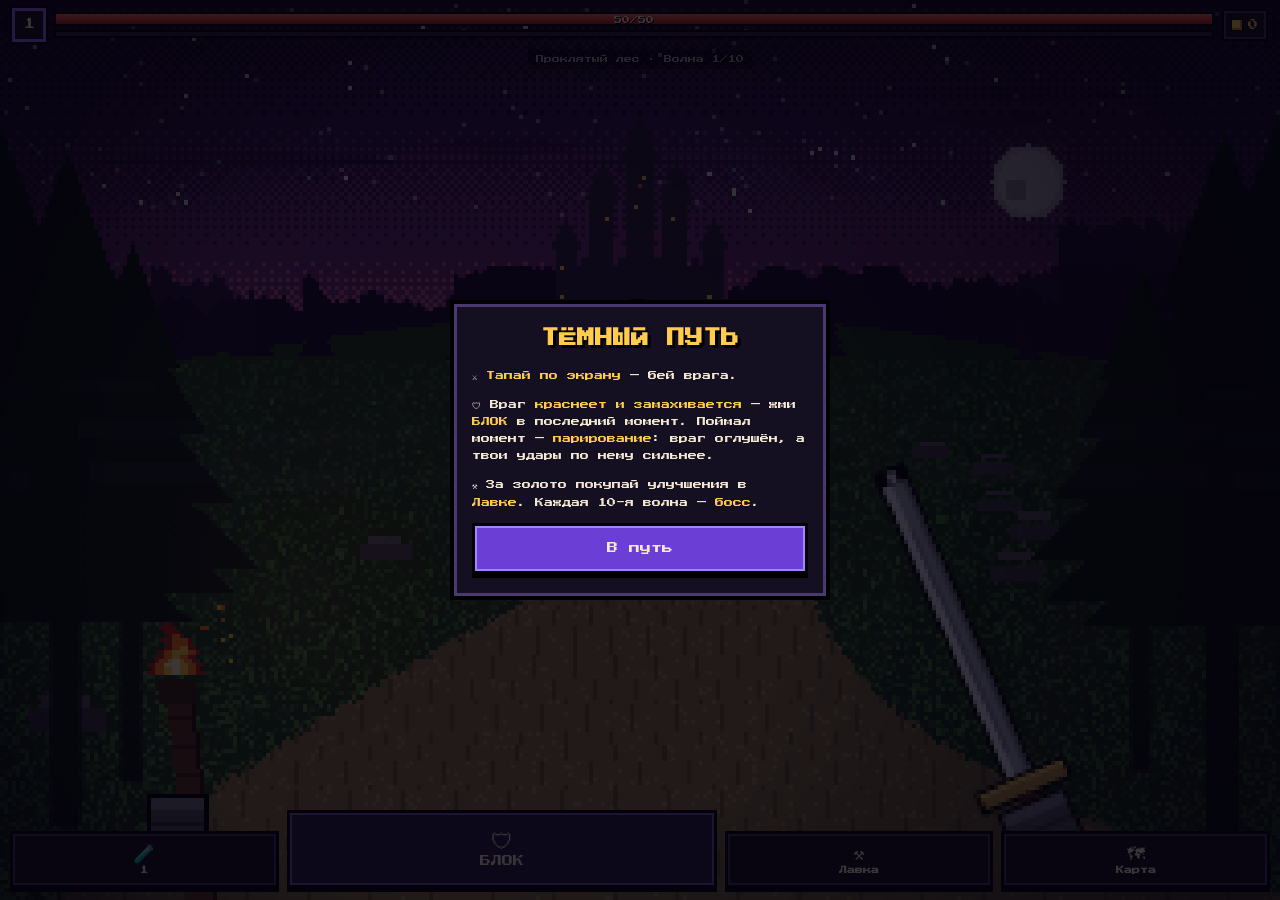
==== game/index.html @ 9e0a3793 "Add Dark Path: first-person dark fantasy tapper game Co-Authored-By: Claude Opus 5.5 <noreply@anthro" ====
<!doctype html>
<html lang="ru">
<head>
<meta charset="utf-8">
<meta name="viewport" content="width=device-width, initial-scale=1, viewport-fit=cover, user-scalable=no">
<title>Тёмный путь</title>
<meta name="description" content="Пиксельная игра в стиле тёмного фэнтези: бей врагов, парируй удары, качай героя">
<meta name="theme-color" content="#0b0714">
<meta name="apple-mobile-web-app-capable" content="yes">
<meta name="mobile-web-app-capable" content="yes">
<meta name="apple-mobile-web-app-status-bar-style" content="black-translucent">
<meta name="apple-mobile-web-app-title" content="Тёмный путь">
<link rel="apple-touch-icon" href="icon-180.png">
<link rel="icon" type="image/png" href="icon-192.png">
<link rel="manifest" href="manifest.json">
<link rel="preconnect" href="https://fonts.googleapis.com">
<link rel="preconnect" href="https://fonts.gstatic.com" crossorigin>
<link href="https://fonts.googleapis.com/css2?family=Press+Start+2P&display=swap&subset=cyrillic" rel="stylesheet">
<link rel="stylesheet" href="style.css">
</head>
<body>
<canvas id="cv"></canvas>
<div id="fx"></div>
<div id="flash"></div>

<!-- HUD -->
<div class="hud-top">
  <div class="row">
    <div class="lvl" id="lvl">1</div>
    <div class="bars">
      <div class="bar hp"><span id="hpFill"></span><em id="hpText">50/50</em></div>
      <div class="bar xp"><span id="xpFill"></span></div>
    </div>
    <div class="gold"><i class="coin"></i><span id="gold">0</span></div>
  </div>
  <div class="zone-line"><span id="zoneName">Проклятый лес</span> · <span id="wave">Волна 1/10</span></div>
  <div class="enemy-box" id="enemyBox">
    <div class="enemy-name" id="enemyName">Скелет</div>
    <div class="bar ehp"><span id="ehpFill"></span></div>
  </div>
</div>

<div class="hud-bottom">
  <button class="sbtn" id="potionBtn"><span class="ico">🧪</span><b id="potionCount">1</b></button>
  <button class="block-btn" id="blockBtn"><span class="ico">🛡</span>БЛОК</button>
  <button class="sbtn" id="shopBtn"><span class="ico">⚒</span><b>Лавка</b></button>
  <button class="sbtn" id="mapBtn"><span class="ico">🗺</span><b>Карта</b></button>
</div>

<div class="banner" id="banner"></div>

<!-- Hint -->
<div class="overlay" id="hint">
  <div class="panel">
    <h1>ТЁМНЫЙ ПУТЬ</h1>
    <p>⚔ <b>Тапай по экрану</b> — бей врага.</p>
    <p>🛡 Враг <b>краснеет и замахивается</b> — жми <b>БЛОК</b> в последний момент. Поймал момент — <b>парирование</b>: враг оглушён, а твои удары по нему сильнее.</p>
    <p>⚒ За золото покупай улучшения в <b>Лавке</b>. Каждая 10-я волна — <b>босс</b>.</p>
    <button class="big" id="startBtn">В путь</button>
  </div>
</div>

<!-- Death -->
<div class="overlay hidden" id="death">
  <div class="panel">
    <h1 class="red">ТЫ ПАЛ</h1>
    <p id="deathText">Тьма поглотила тебя на волне 7.</p>
    <p class="muted">Золото и улучшения остаются с тобой. Улучши снаряжение и попробуй снова.</p>
    <button class="big" id="reviveBtn">Вернуться к костру</button>
    <button class="big ghost" id="deathShopBtn">Лавка</button>
  </div>
</div>

<!-- Shop -->
<div class="sheet" id="shop">
  <div class="sheet-head"><h2>Лавка кузнеца</h2><div class="gold"><i class="coin"></i><span id="shopGold">0</span></div><button class="x" data-close>✕</button></div>
  <div id="shopList"></div>
</div>

<!-- Map -->
<div class="sheet" id="map">
  <div class="sheet-head"><h2>Карта</h2><button class="x" data-close>✕</button></div>
  <div id="mapList"></div>
  <div class="stats" id="stats"></div>
  <button class="mute" id="muteBtn">🔊 Звук: вкл</button>
</div>

<script src="game.js"></script>
</body>
</html>
---- game/style.css ----
:root {
  --ink: #f3e9d2;
  --muted: #a99cb8;
  --panel: #150f22;
  --panel-2: #22183a;
  --edge: #4a3870;
  --gold: #ffcc4d;
  --red: #e0413a;
  --green: #5fd068;
  --violet: #9b6bff;
  --pix: "Press Start 2P", ui-monospace, monospace;
}
* { box-sizing: border-box; -webkit-tap-highlight-color: transparent; user-select: none; -webkit-user-select: none; -webkit-touch-callout: none; }
html, body { margin: 0; height: 100%; background: #0b0714; color: var(--ink); overflow: hidden; touch-action: none; overscroll-behavior: none; }
body { font-family: var(--pix); font-size: 10px; line-height: 1.6; }
button { font: inherit; color: inherit; border: 0; background: none; cursor: pointer; }

#cv { position: fixed; inset: 0; width: 100%; height: 100%; image-rendering: pixelated; image-rendering: crisp-edges; display: block; }
#fx { position: fixed; inset: 0; pointer-events: none; overflow: hidden; }
#flash { position: fixed; inset: 0; pointer-events: none; background: radial-gradient(ellipse at center, transparent 40%, rgba(200,0,0,.65)); opacity: 0; transition: opacity .25s; }
#flash.on { opacity: 1; transition: none; }

/* ---------- HUD ---------- */
.hud-top { position: fixed; left: 0; right: 0; top: 0; padding: calc(env(safe-area-inset-top) + 8px) 12px 0; pointer-events: none; }
.row { display: flex; align-items: center; gap: 8px; }
.lvl {
  width: 34px; height: 34px; flex: 0 0 auto; display: grid; place-items: center;
  background: var(--panel); border: 3px solid var(--violet); font-size: 11px;
  box-shadow: 0 0 0 2px #000;
}
.bars { flex: 1; display: grid; gap: 4px; min-width: 0; }
.bar { position: relative; height: 14px; background: #000; border: 2px solid #000; box-shadow: inset 0 0 0 2px #2a1f3d; overflow: hidden; }
.bar span { position: absolute; left: 0; top: 0; bottom: 0; width: 100%; transition: width .18s; }
.bar em { position: absolute; inset: 0; font-style: normal; font-size: 8px; display: grid; place-items: center; text-shadow: 1px 1px 0 #000; }
.bar.hp span { background: linear-gradient(#ff6a5a, #b81f1f); }
.bar.xp { height: 8px; }
.bar.xp span { background: linear-gradient(#c6a2ff, #7442e0); }
.bar.ehp span { background: linear-gradient(#ff8b3d, #b8341f); }
.gold { display: flex; align-items: center; gap: 6px; background: var(--panel); border: 2px solid #000; box-shadow: inset 0 0 0 2px var(--edge); padding: 6px 8px; color: var(--gold); font-size: 10px; white-space: nowrap; }
.coin { width: 10px; height: 10px; background: var(--gold); box-shadow: inset -2px -2px 0 #c7871b, 0 0 0 1px #000; display: inline-block; }
.zone-line { width: fit-content; margin: 8px auto 0; padding: 3px 8px; background: rgba(0,0,0,.45); text-align: center; font-size: 8px; color: var(--muted); text-shadow: 1px 1px 0 #000; }
.enemy-box { max-width: 260px; margin: 8px auto 0; text-align: center; transition: opacity .2s; }
.enemy-box.hidden { opacity: 0; }
.enemy-name { font-size: 9px; margin-bottom: 4px; text-shadow: 2px 2px 0 #000; }
.enemy-name.boss { color: #ff6ad5; }

.hud-bottom {
  position: fixed; left: 0; right: 0; bottom: 0;
  padding: 0 10px calc(env(safe-area-inset-bottom) + 12px);
  display: grid; grid-template-columns: 1fr 1.6fr 1fr 1fr; gap: 8px; align-items: end;
}
.sbtn, .block-btn {
  background: var(--panel); border: 3px solid #000; box-shadow: inset 0 0 0 2px var(--edge), 0 4px 0 #000;
  padding: 8px 2px; display: flex; flex-direction: column; align-items: center; gap: 4px; font-size: 8px;
}
.sbtn:active, .block-btn:active, .block-btn.on { transform: translateY(3px); box-shadow: inset 0 0 0 2px var(--edge), 0 1px 0 #000; }
.sbtn .ico { font-size: 18px; line-height: 1; }
.block-btn { padding: 14px 4px; font-size: 11px; background: #2b1d4a; box-shadow: inset 0 0 0 2px #7a5cc8, 0 4px 0 #000; }
.block-btn .ico { font-size: 22px; line-height: 1; }
.block-btn.cd { opacity: .55; }
.sbtn.empty { opacity: .45; }
.sbtn.pulse { animation: pulse 1s infinite; }
@keyframes pulse { 50% { box-shadow: inset 0 0 0 2px var(--gold), 0 4px 0 #000; } }

/* floating numbers */
.num { position: absolute; transform: translate(-50%, -50%); font-size: 12px; text-shadow: 2px 2px 0 #000; animation: num .8s ease-out forwards; white-space: nowrap; }
.num.crit { font-size: 18px; color: var(--gold); }
.num.burn { font-size: 9px; color: #ff9a3c; }
.num.heal { color: var(--green); }
.num.hurt { color: var(--red); font-size: 14px; }
.num.gold { color: var(--gold); font-size: 10px; }
.num.word { font-size: 13px; color: #9fe8ff; }
@keyframes num { 0% { opacity: 0; margin-top: 6px; } 15% { opacity: 1; } 100% { opacity: 0; margin-top: -46px; } }

.banner {
  position: fixed; left: 50%; top: 38%; transform: translate(-50%, -50%) scale(.6);
  font-size: 16px; text-align: center; text-shadow: 3px 3px 0 #000; opacity: 0; pointer-events: none;
  transition: opacity .25s, transform .25s; white-space: nowrap; color: var(--gold);
}
.banner small { display: block; font-size: 9px; color: var(--ink); margin-top: 8px; }
.banner.on { opacity: 1; transform: translate(-50%, -50%) scale(1); }

/* ---------- Overlays ---------- */
.overlay { position: fixed; inset: 0; background: rgba(5,2,12,.78); display: grid; place-items: center; padding: 16px; z-index: 20; }
.overlay.hidden { display: none; }
.panel { width: 100%; max-width: 380px; background: var(--panel); border: 4px solid #000; box-shadow: inset 0 0 0 3px var(--edge); padding: 22px 18px; text-align: center; }
.panel h1 { font-size: 18px; margin: 0 0 16px; color: var(--gold); text-shadow: 3px 3px 0 #000; line-height: 1.4; }
.panel h1.red { color: var(--red); }
.panel p { text-align: left; margin: 0 0 12px; font-size: 9px; line-height: 1.9; }
.panel p.muted { color: var(--muted); }
.panel b { color: var(--gold); font-weight: normal; }
.big { display: block; width: 100%; margin-top: 10px; padding: 14px; font-size: 11px; background: #6b3fd6; border: 3px solid #000; box-shadow: inset 0 0 0 2px #a483ff, 0 4px 0 #000; }
.big:active { transform: translateY(3px); box-shadow: inset 0 0 0 2px #a483ff, 0 1px 0 #000; }
.big.ghost { background: var(--panel-2); box-shadow: inset 0 0 0 2px var(--edge), 0 4px 0 #000; }

/* ---------- Sheets ---------- */
.sheet {
  position: fixed; left: 0; right: 0; bottom: 0; max-width: 520px; margin: 0 auto; max-height: 82vh; overflow-y: auto;
  background: var(--panel); border: 4px solid #000; border-bottom: 0; box-shadow: inset 0 0 0 3px var(--edge);
  padding: 14px 14px calc(env(safe-area-inset-bottom) + 16px); z-index: 30;
  transform: translateY(105%); visibility: hidden; transition: transform .25s, visibility 0s .25s;
}
.sheet.on { transform: none; visibility: visible; transition: transform .25s; }
.sheet-head { display: flex; align-items: center; gap: 10px; margin-bottom: 12px; position: sticky; top: -14px; background: var(--panel); padding: 4px 0; z-index: 1; }
.sheet-head h2 { flex: 1; margin: 0; font-size: 12px; color: var(--gold); }
.x { width: 34px; height: 34px; background: var(--panel-2); border: 2px solid #000; font-size: 12px; }

.up { display: flex; align-items: center; gap: 10px; background: var(--panel-2); border: 2px solid #000; box-shadow: inset 0 0 0 2px #31244d; padding: 10px; margin-bottom: 8px; }
.up-ico { font-size: 24px; width: 34px; text-align: center; flex: 0 0 auto; }
.up-main { flex: 1; min-width: 0; }
.up-name { font-size: 10px; }
.up-name i { font-style: normal; color: var(--muted); font-size: 8px; }
.up-desc { font-size: 8px; color: var(--muted); margin-top: 4px; line-height: 1.7; }
.up-desc b { color: var(--green); font-weight: normal; }
.buy { flex: 0 0 auto; min-width: 78px; padding: 10px 6px; background: #3a7a2f; border: 2px solid #000; box-shadow: inset 0 0 0 2px #6fcf5a, 0 3px 0 #000; font-size: 9px; display: flex; align-items: center; justify-content: center; gap: 5px; }
.buy:active { transform: translateY(2px); box-shadow: inset 0 0 0 2px #6fcf5a, 0 1px 0 #000; }
.buy:disabled { background: #2a2433; box-shadow: inset 0 0 0 2px #3d3550; color: #7d7390; }
.buy.max { background: #3d2a6b; box-shadow: inset 0 0 0 2px #7a5cc8; color: var(--ink); }

.zone { display: flex; align-items: center; gap: 10px; width: 100%; text-align: left; background: var(--panel-2); border: 2px solid #000; box-shadow: inset 0 0 0 2px #31244d; padding: 12px 10px; margin-bottom: 8px; }
.zone .sw { width: 34px; height: 34px; flex: 0 0 auto; border: 2px solid #000; }
.zone .zt { flex: 1; font-size: 9px; line-height: 1.8; }
.zone .zt small { display: block; color: var(--muted); font-size: 8px; }
.zone.cur { box-shadow: inset 0 0 0 2px var(--gold); }
.zone.locked { opacity: .45; }
.stats { font-size: 8px; color: var(--muted); line-height: 2; margin: 10px 2px; }
.mute { width: 100%; padding: 12px; background: var(--panel-2); border: 2px solid #000; font-size: 9px; }
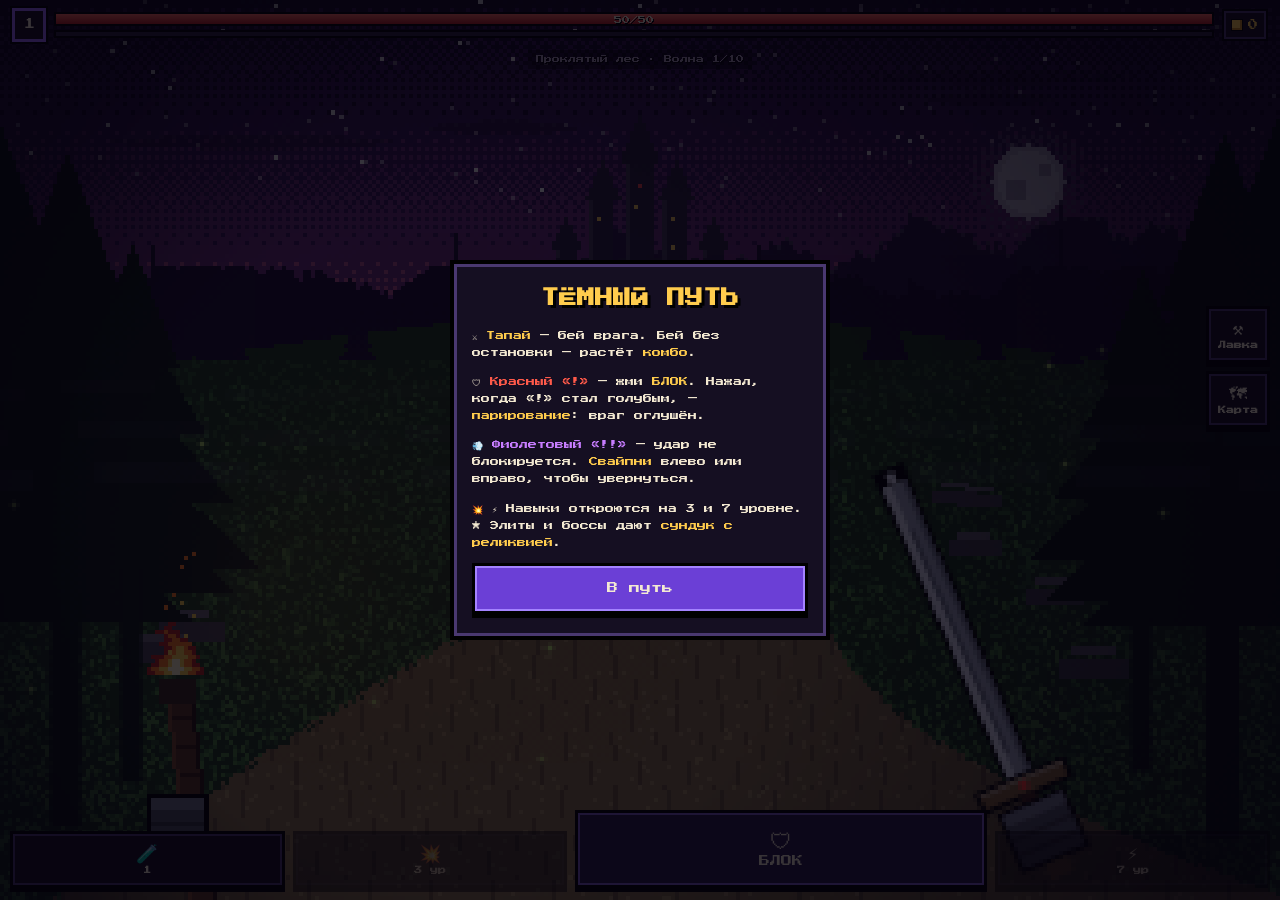
==== commit fa088701: "Dark Path v2: dodge, combo, skills, elites, relic chests, rebirth, weather and visual upgrades Co-Au" ====
--- a/game/index.html
+++ b/game/index.html
@@ -33,6 +33,7 @@
     </div>
     <div class="gold"><i class="coin"></i><span id="gold">0</span></div>
   </div>
+  <div class="souls" id="soulsBox" hidden>👻 <span id="souls">0</span></div>
   <div class="zone-line"><span id="zoneName">Проклятый лес</span> · <span id="wave">Волна 1/10</span></div>
   <div class="enemy-box" id="enemyBox">
     <div class="enemy-name" id="enemyName">Скелет</div>
@@ -40,11 +41,18 @@
   </div>
 </div>
 
+<div class="side-btns">
+  <button class="sbtn" id="shopBtn"><span class="ico">⚒</span><b>Лавка</b></button>
+  <button class="sbtn" id="mapBtn"><span class="ico">🗺</span><b>Карта</b></button>
+</div>
+
+<div class="combo" id="combo"><span id="comboN">0</span><small>КОМБО</small><em id="comboX">×1.0</em></div>
+
 <div class="hud-bottom">
   <button class="sbtn" id="potionBtn"><span class="ico">🧪</span><b id="potionCount">1</b></button>
+  <button class="sbtn skill" id="fireBtn"><span class="ico">💥</span><b>3 ур</b><i class="cdmask"></i></button>
   <button class="block-btn" id="blockBtn"><span class="ico">🛡</span>БЛОК</button>
-  <button class="sbtn" id="shopBtn"><span class="ico">⚒</span><b>Лавка</b></button>
-  <button class="sbtn" id="mapBtn"><span class="ico">🗺</span><b>Карта</b></button>
+  <button class="sbtn skill" id="rageBtn"><span class="ico">⚡</span><b>7 ур</b><i class="cdmask"></i></button>
 </div>
 
 <div class="banner" id="banner"></div>
@@ -53,9 +61,10 @@
 <div class="overlay" id="hint">
   <div class="panel">
     <h1>ТЁМНЫЙ ПУТЬ</h1>
-    <p>⚔ <b>Тапай по экрану</b> — бей врага.</p>
-    <p>🛡 Враг <b>краснеет и замахивается</b> — жми <b>БЛОК</b> в последний момент. Поймал момент — <b>парирование</b>: враг оглушён, а твои удары по нему сильнее.</p>
-    <p>⚒ За золото покупай улучшения в <b>Лавке</b>. Каждая 10-я волна — <b>босс</b>.</p>
+    <p>⚔ <b>Тапай</b> — бей врага. Бей без остановки — растёт <b>комбо</b>.</p>
+    <p>🛡 <b class="r">Красный «!»</b> — жми <b>БЛОК</b>. Нажал, когда «!» стал голубым, — <b>парирование</b>: враг оглушён.</p>
+    <p>💨 <b class="v">Фиолетовый «!!»</b> — удар не блокируется. <b>Свайпни</b> влево или вправо, чтобы увернуться.</p>
+    <p>💥 ⚡ Навыки откроются на 3 и 7 уровне. ★ Элиты и боссы дают <b>сундук с реликвией</b>.</p>
     <button class="big" id="startBtn">В путь</button>
   </div>
 </div>
@@ -71,6 +80,15 @@
   </div>
 </div>
 
+<!-- Chest -->
+<div class="overlay hidden" id="chest">
+  <div class="panel wide">
+    <h1 id="chestTitle">Сундук</h1>
+    <p class="center muted">Выбери одну реликвию</p>
+    <div class="cards" id="chestCards"></div>
+  </div>
+</div>
+
 <!-- Shop -->
 <div class="sheet" id="shop">
   <div class="sheet-head"><h2>Лавка кузнеца</h2><div class="gold"><i class="coin"></i><span id="shopGold">0</span></div><button class="x" data-close>✕</button></div>
@@ -81,6 +99,10 @@
 <div class="sheet" id="map">
   <div class="sheet-head"><h2>Карта</h2><button class="x" data-close>✕</button></div>
   <div id="mapList"></div>
+  <div class="altar" id="altar"></div>
+  <h3 class="sub">Реликвии</h3>
+  <div class="relics" id="relicList"></div>
+  <h3 class="sub">Летопись</h3>
   <div class="stats" id="stats"></div>
   <button class="mute" id="muteBtn">🔊 Звук: вкл</button>
 </div>
--- a/game/style.css
+++ b/game/style.css
@@ -47,7 +47,7 @@
 .hud-bottom {
   position: fixed; left: 0; right: 0; bottom: 0;
   padding: 0 10px calc(env(safe-area-inset-bottom) + 12px);
-  display: grid; grid-template-columns: 1fr 1.6fr 1fr 1fr; gap: 8px; align-items: end;
+  display: grid; grid-template-columns: 1fr 1fr 1.5fr 1fr; gap: 8px; align-items: end;
 }
 .sbtn, .block-btn {
   background: var(--panel); border: 3px solid #000; box-shadow: inset 0 0 0 2px var(--edge), 0 4px 0 #000;
@@ -125,3 +125,47 @@
 .zone.locked { opacity: .45; }
 .stats { font-size: 8px; color: var(--muted); line-height: 2; margin: 10px 2px; }
 .mute { width: 100%; padding: 12px; background: var(--panel-2); border: 2px solid #000; font-size: 9px; }
+
+/* ---------- v2 ---------- */
+#flash.low { animation: heartbeat 1.1s infinite; }
+@keyframes heartbeat { 0%, 100% { opacity: .15; } 15% { opacity: .7; } 30% { opacity: .2; } 45% { opacity: .55; } }
+.souls { position: absolute; right: 12px; margin-top: 6px; font-size: 9px; color: #c8b8ff; background: rgba(0,0,0,.45); padding: 3px 6px; }
+.enemy-name.elite { color: var(--gold); }
+.side-btns { position: fixed; right: 10px; top: 34%; display: grid; gap: 8px; width: 64px; }
+.side-btns .sbtn { padding: 8px 2px; }
+.sbtn.skill { position: relative; overflow: hidden; }
+.sbtn.skill .cdmask { position: absolute; inset: 0; pointer-events: none; }
+.sbtn.skill.locked { opacity: .5; }
+.sbtn.skill.ready { box-shadow: inset 0 0 0 2px #ffb04a, 0 4px 0 #000; }
+.sbtn.skill b { position: relative; z-index: 1; }
+.sbtn.skill .ico { position: relative; z-index: 1; }
+.combo { position: fixed; left: 12px; top: 36%; text-align: center; pointer-events: none; opacity: 0; transform: scale(.7); transition: opacity .2s, transform .2s; text-shadow: 2px 2px 0 #000; }
+.combo.on { opacity: 1; transform: none; }
+.combo span { display: block; font-size: 20px; color: #ffb04a; }
+.combo small { display: block; font-size: 7px; color: var(--ink); }
+.combo em { display: block; font-style: normal; font-size: 9px; color: var(--gold); margin-top: 4px; }
+.panel b.r { color: #ff5a4a; }
+.panel b.v { color: #c77dff; }
+.panel.wide { max-width: 460px; }
+.center { text-align: center !important; }
+.cards { display: grid; grid-template-columns: repeat(3, 1fr); gap: 8px; margin-top: 8px; }
+.relic { background: var(--panel-2); border: 3px solid #000; box-shadow: inset 0 0 0 2px #7a5cc8, 0 4px 0 #000; padding: 12px 6px; display: flex; flex-direction: column; align-items: center; gap: 6px; animation: cardIn .4s backwards; }
+.relic:active { transform: translateY(3px); }
+@keyframes cardIn { from { opacity: 0; transform: translateY(20px) rotate(-4deg); } }
+.r-ico { font-size: 28px; }
+.r-name { font-size: 8px; color: var(--gold); line-height: 1.5; }
+.r-desc { font-size: 7px; color: var(--ink); line-height: 1.7; }
+.r-have { font-size: 7px; color: var(--muted); }
+.tip { font-size: 8px; color: var(--muted); margin: -4px 2px 10px; }
+.altar { background: #1d1030; border: 2px solid #000; box-shadow: inset 0 0 0 2px #6b3fd6; padding: 12px; margin: 6px 0 12px; }
+.alt-t { font-size: 10px; color: #c8b8ff; margin-bottom: 6px; }
+.alt-d { font-size: 8px; color: var(--muted); line-height: 1.8; }
+.alt-d b { color: var(--green); font-weight: normal; }
+.big:disabled { background: #2a2433; box-shadow: inset 0 0 0 2px #3d3550; color: #7d7390; }
+h3.sub { font-size: 10px; color: var(--gold); margin: 14px 2px 8px; }
+.relics { display: grid; gap: 6px; }
+.rel { display: grid; grid-template-columns: 30px 1fr; align-items: center; background: var(--panel-2); border: 2px solid #000; padding: 6px 8px; column-gap: 8px; }
+.rel span { font-size: 20px; grid-row: span 2; }
+.rel small { font-size: 8px; }
+.rel em { font-style: normal; font-size: 7px; color: var(--muted); }
+.muted { color: var(--muted); font-size: 8px; line-height: 1.8; }
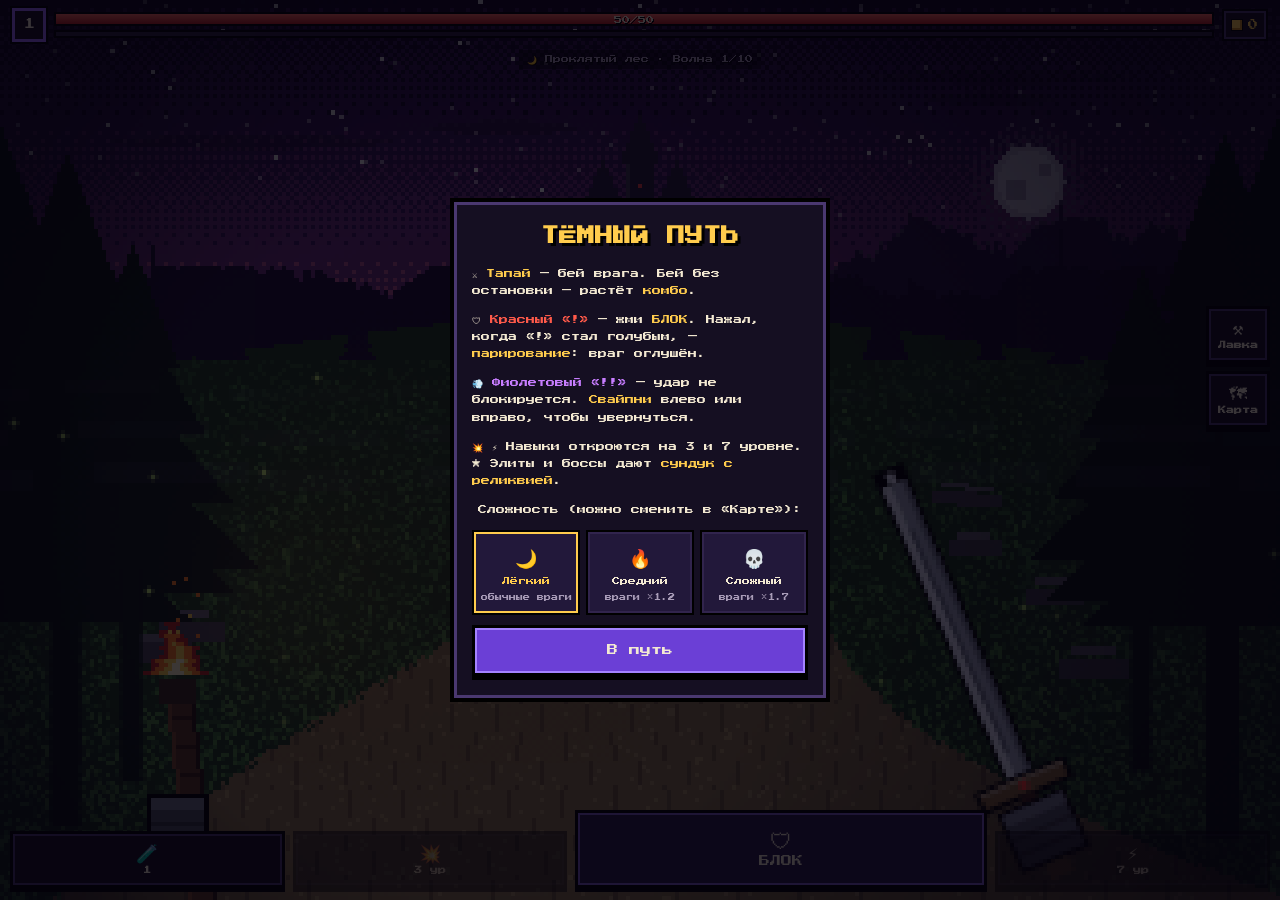
==== commit e77bc465: "Add difficulty levels: easy (x1), normal (x1.2), hard (x1.7) Co-Authored-By: Claude Opus 5.5 <norepl" ====
--- a/game/index.html
+++ b/game/index.html
@@ -34,7 +34,7 @@
     <div class="gold"><i class="coin"></i><span id="gold">0</span></div>
   </div>
   <div class="souls" id="soulsBox" hidden>👻 <span id="souls">0</span></div>
-  <div class="zone-line"><span id="zoneName">Проклятый лес</span> · <span id="wave">Волна 1/10</span></div>
+  <div class="zone-line"><span id="diffBadge">🌙</span> <span id="zoneName">Проклятый лес</span> · <span id="wave">Волна 1/10</span></div>
   <div class="enemy-box" id="enemyBox">
     <div class="enemy-name" id="enemyName">Скелет</div>
     <div class="bar ehp"><span id="ehpFill"></span></div>
@@ -65,6 +65,8 @@
     <p>🛡 <b class="r">Красный «!»</b> — жми <b>БЛОК</b>. Нажал, когда «!» стал голубым, — <b>парирование</b>: враг оглушён.</p>
     <p>💨 <b class="v">Фиолетовый «!!»</b> — удар не блокируется. <b>Свайпни</b> влево или вправо, чтобы увернуться.</p>
     <p>💥 ⚡ Навыки откроются на 3 и 7 уровне. ★ Элиты и боссы дают <b>сундук с реликвией</b>.</p>
+    <p class="center">Сложность (можно сменить в «Карте»):</p>
+    <div class="diff-box" id="hintDiff"></div>
     <button class="big" id="startBtn">В путь</button>
   </div>
 </div>
@@ -99,6 +101,8 @@
 <div class="sheet" id="map">
   <div class="sheet-head"><h2>Карта</h2><button class="x" data-close>✕</button></div>
   <div id="mapList"></div>
+  <h3 class="sub">Сложность</h3>
+  <div class="diff-box" id="mapDiff"></div>
   <div class="altar" id="altar"></div>
   <h3 class="sub">Реликвии</h3>
   <div class="relics" id="relicList"></div>
--- a/game/style.css
+++ b/game/style.css
@@ -169,3 +169,9 @@
 .rel small { font-size: 8px; }
 .rel em { font-style: normal; font-size: 7px; color: var(--muted); }
 .muted { color: var(--muted); font-size: 8px; line-height: 1.8; }
+
+.diff-box { display: grid; grid-template-columns: repeat(3, 1fr); gap: 6px; margin-bottom: 8px; }
+.diff { background: var(--panel-2); border: 2px solid #000; box-shadow: inset 0 0 0 2px #31244d; padding: 10px 4px; font-size: 8px; display: flex; flex-direction: column; align-items: center; gap: 4px; }
+.diff span { font-size: 18px; }
+.diff small { font-size: 7px; color: var(--muted); }
+.diff.on { box-shadow: inset 0 0 0 2px var(--gold); color: var(--gold); }
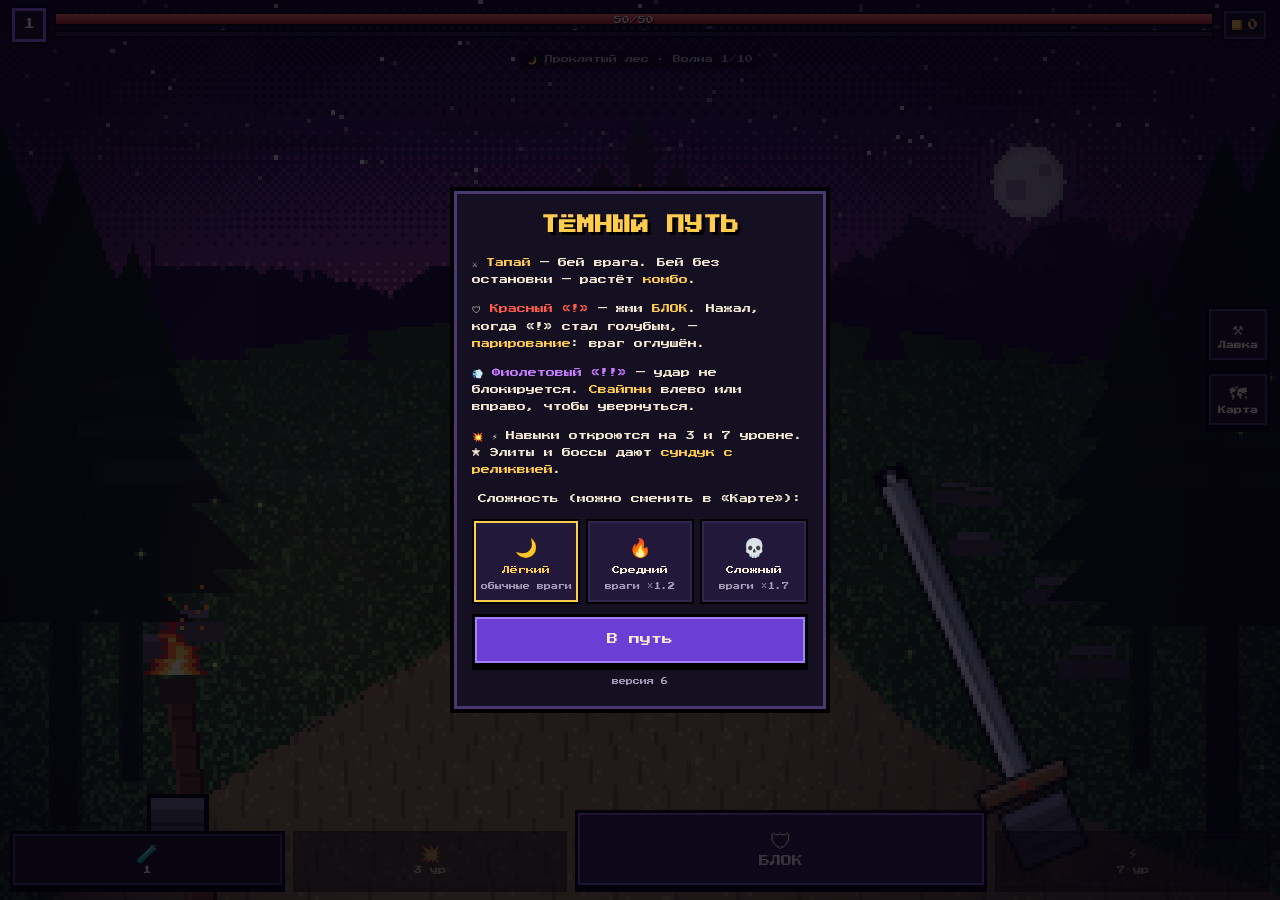
==== commit 8445dbc2: "Game: cache-busting asset versions and auto-reload on new build Co-Authored-By: Claude Opus 5.5 <nor" ====
--- a/game/index.html
+++ b/game/index.html
@@ -16,7 +16,7 @@
 <link rel="preconnect" href="https://fonts.googleapis.com">
 <link rel="preconnect" href="https://fonts.gstatic.com" crossorigin>
 <link href="https://fonts.googleapis.com/css2?family=Press+Start+2P&display=swap&subset=cyrillic" rel="stylesheet">
-<link rel="stylesheet" href="style.css">
+<link rel="stylesheet" href="style.css?v=6">
 </head>
 <body>
 <canvas id="cv"></canvas>
@@ -68,6 +68,7 @@
     <p class="center">Сложность (можно сменить в «Карте»):</p>
     <div class="diff-box" id="hintDiff"></div>
     <button class="big" id="startBtn">В путь</button>
+    <div class="ver">версия 6</div>
   </div>
 </div>
 
@@ -111,6 +112,18 @@
   <button class="mute" id="muteBtn">🔊 Звук: вкл</button>
 </div>
 
-<script src="game.js"></script>
+<script>
+  // Auto-update: if a newer build is published, reload past the browser cache.
+  window.BUILD = '6';
+  fetch('version.json?t=' + Date.now(), { cache: 'no-store' })
+    .then(function (r) { return r.json(); })
+    .then(function (v) {
+      if (v.build && v.build !== window.BUILD && sessionStorage.getItem('dp-reload') !== v.build) {
+        sessionStorage.setItem('dp-reload', v.build);
+        location.replace('./?v=' + v.build);
+      }
+    }).catch(function () {});
+</script>
+<script src="game.js?v=6"></script>
 </body>
 </html>
--- a/game/style.css
+++ b/game/style.css
@@ -175,3 +175,4 @@
 .diff span { font-size: 18px; }
 .diff small { font-size: 7px; color: var(--muted); }
 .diff.on { box-shadow: inset 0 0 0 2px var(--gold); color: var(--gold); }
+.ver { margin-top: 10px; font-size: 7px; color: var(--muted); text-align: center; }
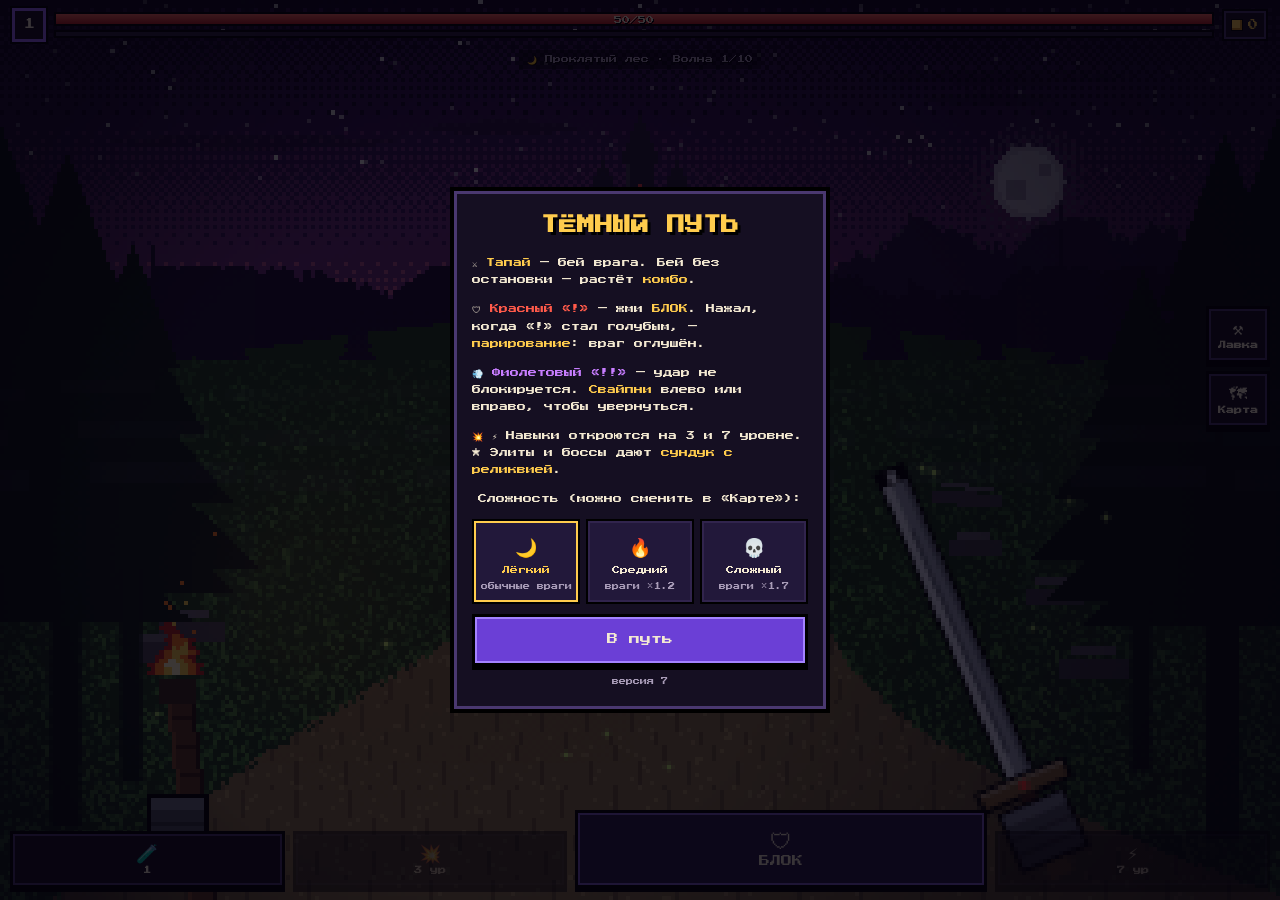
==== commit b69c0c15: "Dark Path: story campaign with dialogues, portraits and contextual tips Co-Authored-By: Claude Opus " ====
--- a/game/index.html
+++ b/game/index.html
@@ -16,7 +16,7 @@
 <link rel="preconnect" href="https://fonts.googleapis.com">
 <link rel="preconnect" href="https://fonts.gstatic.com" crossorigin>
 <link href="https://fonts.googleapis.com/css2?family=Press+Start+2P&display=swap&subset=cyrillic" rel="stylesheet">
-<link rel="stylesheet" href="style.css?v=6">
+<link rel="stylesheet" href="style.css?v=7">
 </head>
 <body>
 <canvas id="cv"></canvas>
@@ -68,7 +68,7 @@
     <p class="center">Сложность (можно сменить в «Карте»):</p>
     <div class="diff-box" id="hintDiff"></div>
     <button class="big" id="startBtn">В путь</button>
-    <div class="ver">версия 6</div>
+    <div class="ver">версия 7</div>
   </div>
 </div>
 
@@ -81,6 +81,19 @@
     <button class="big" id="reviveBtn">Вернуться к костру</button>
     <button class="big ghost" id="deathShopBtn">Лавка</button>
   </div>
+</div>
+
+<!-- Dialogue -->
+<div class="dlg hidden" id="dlg">
+  <div class="dlg-box">
+    <canvas id="dlgPic" width="56" height="56"></canvas>
+    <div class="dlg-body">
+      <div class="dlg-name" id="dlgName"></div>
+      <div class="dlg-text" id="dlgText"></div>
+    </div>
+    <div class="dlg-next">▼</div>
+  </div>
+  <button class="dlg-skip" id="dlgSkip">Пропустить ›</button>
 </div>
 
 <!-- Chest -->
@@ -107,6 +120,8 @@
   <div class="altar" id="altar"></div>
   <h3 class="sub">Реликвии</h3>
   <div class="relics" id="relicList"></div>
+  <h3 class="sub">Сюжет</h3>
+  <div class="story-list" id="storyList"></div>
   <h3 class="sub">Летопись</h3>
   <div class="stats" id="stats"></div>
   <button class="mute" id="muteBtn">🔊 Звук: вкл</button>
@@ -114,7 +129,7 @@
 
 <script>
   // Auto-update: if a newer build is published, reload past the browser cache.
-  window.BUILD = '6';
+  window.BUILD = '7';
   fetch('version.json?t=' + Date.now(), { cache: 'no-store' })
     .then(function (r) { return r.json(); })
     .then(function (v) {
@@ -124,6 +139,6 @@
       }
     }).catch(function () {});
 </script>
-<script src="game.js?v=6"></script>
+<script src="game.js?v=7"></script>
 </body>
 </html>
--- a/game/style.css
+++ b/game/style.css
@@ -176,3 +176,22 @@
 .diff small { font-size: 7px; color: var(--muted); }
 .diff.on { box-shadow: inset 0 0 0 2px var(--gold); color: var(--gold); }
 .ver { margin-top: 10px; font-size: 7px; color: var(--muted); text-align: center; }
+
+/* ---------- dialogue ---------- */
+.dlg { position: fixed; inset: 0; z-index: 25; background: linear-gradient(transparent 45%, rgba(5,2,12,.85)); display: flex; flex-direction: column; justify-content: flex-end; padding: 0 10px calc(env(safe-area-inset-bottom) + 16px); }
+.dlg.hidden { display: none; }
+.dlg-box { position: relative; display: flex; gap: 10px; align-items: flex-start; background: var(--panel); border: 4px solid #000; box-shadow: inset 0 0 0 3px var(--edge), 0 6px 0 #000; padding: 12px 12px 22px; min-height: 104px; animation: dlgIn .25s; }
+@keyframes dlgIn { from { transform: translateY(20px); opacity: 0; } }
+#dlgPic { width: 64px; height: 64px; flex: 0 0 auto; image-rendering: pixelated; background: #0b0714; border: 2px solid #000; box-shadow: inset 0 0 0 2px #31244d; }
+.dlg-body { flex: 1; min-width: 0; }
+.dlg-name { font-size: 10px; margin-bottom: 8px; text-shadow: 2px 2px 0 #000; }
+.dlg-text { font-size: 10px; line-height: 1.9; color: var(--ink); min-height: 3.8em; }
+.dlg-next { position: absolute; right: 12px; bottom: 6px; font-size: 9px; color: var(--gold); animation: blink 1s infinite; }
+@keyframes blink { 50% { opacity: 0; } }
+.dlg.narr #dlgPic { display: none; }
+.dlg.narr .dlg-name { display: none; }
+.dlg.narr .dlg-text { color: #c8bcd8; text-align: center; font-size: 9px; padding: 6px 4px; }
+.dlg-skip { align-self: flex-end; margin-top: 10px; padding: 8px 12px; background: rgba(0,0,0,.6); border: 2px solid #000; font-size: 8px; color: var(--muted); }
+.story-list { display: grid; gap: 6px; }
+.chapter { display: flex; gap: 10px; align-items: center; width: 100%; text-align: left; background: var(--panel-2); border: 2px solid #000; padding: 10px; font-size: 8px; }
+.chapter span { color: var(--gold); }
